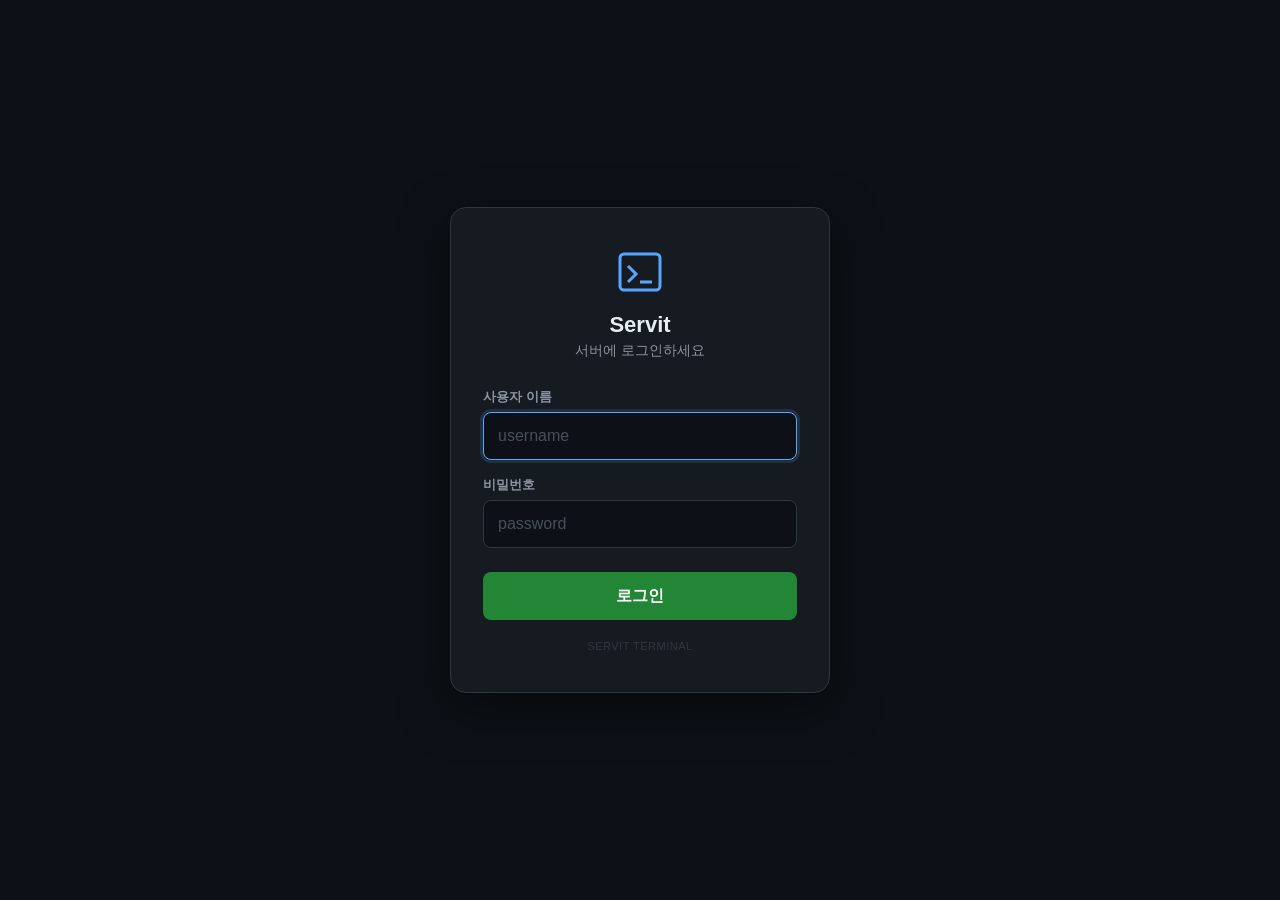
==== static/login.html @ ceb420de "Servit — Mobile Server Dashboard Features: terminal, file editor, monitoring, Docker, logs, notes Si" ====
<!DOCTYPE html>
<html lang="ko">
<head>
<meta charset="utf-8">
<meta name="viewport" content="width=device-width, initial-scale=1.0, maximum-scale=1.0, user-scalable=no, viewport-fit=cover">
<title>Servit - Sign In</title>
<meta name="theme-color" content="#0d1117">
<link rel="icon" type="image/svg+xml" href="icon.svg">
<style>
*, *::before, *::after { margin: 0; padding: 0; box-sizing: border-box; }
html { height: 100%; }
body {
  background: #0d1117;
  color: #e6edf3;
  font-family: -apple-system, BlinkMacSystemFont, 'Segoe UI', 'Noto Sans KR', Helvetica, Arial, sans-serif;
  display: flex;
  justify-content: center;
  align-items: center;
  min-height: 100vh;
  min-height: 100dvh;
  padding: 24px;
  padding-top: max(24px, env(safe-area-inset-top));
  padding-bottom: max(24px, env(safe-area-inset-bottom));
  -webkit-font-smoothing: antialiased;
}

.login-card {
  background: #161b22;
  border: 1px solid #30363d;
  border-radius: 16px;
  padding: 40px 32px;
  width: 100%;
  max-width: 380px;
  box-shadow: 0 16px 48px rgba(0, 0, 0, 0.5);
}

.login-icon {
  display: flex;
  justify-content: center;
  margin-bottom: 16px;
}
.login-icon svg {
  width: 48px;
  height: 48px;
  color: #58a6ff;
}

h1 {
  font-size: 22px;
  text-align: center;
  margin-bottom: 4px;
  color: #e6edf3;
  font-weight: 700;
}

.subtitle {
  font-size: 14px;
  text-align: center;
  color: #8b949e;
  margin-bottom: 28px;
}

.field {
  margin-bottom: 16px;
}

label {
  display: block;
  font-size: 13px;
  color: #8b949e;
  margin-bottom: 6px;
  font-weight: 600;
}

input {
  width: 100%;
  padding: 12px 14px;
  border: 1px solid #30363d;
  border-radius: 8px;
  background: #0d1117;
  color: #e6edf3;
  font-size: 16px;
  outline: none;
  transition: border-color 0.2s, box-shadow 0.2s;
  -webkit-appearance: none;
  min-height: 48px;
}
input:focus {
  border-color: #58a6ff;
  box-shadow: 0 0 0 3px rgba(88, 166, 255, 0.15);
}
input::placeholder { color: #484f58; }

button[type="submit"] {
  width: 100%;
  padding: 12px;
  border: none;
  border-radius: 8px;
  background: #238636;
  color: #fff;
  font-size: 16px;
  font-weight: 600;
  cursor: pointer;
  transition: background 0.2s;
  margin-top: 8px;
  -webkit-tap-highlight-color: transparent;
  min-height: 48px;
}
button[type="submit"]:hover { background: #2ea043; }
button[type="submit"]:active { background: #196c2e; }
button[type="submit"]:disabled {
  background: #21262d;
  color: #484f58;
  cursor: not-allowed;
}

.error {
  color: #f85149;
  font-size: 13px;
  text-align: center;
  margin-top: 16px;
  display: none;
  background: rgba(248, 81, 73, 0.1);
  border: 1px solid rgba(248, 81, 73, 0.2);
  border-radius: 8px;
  padding: 10px 14px;
  line-height: 1.4;
}

.footer {
  color: #30363d;
  font-size: 11px;
  text-align: center;
  margin-top: 20px;
  letter-spacing: 0.5px;
}
</style>
</head>
<body>
<div class="login-card">
  <div class="login-icon">
    <svg viewBox="0 0 24 24" fill="none" stroke="currentColor" stroke-width="1.5">
      <rect x="2" y="3" width="20" height="18" rx="2"/>
      <polyline points="6 9 10 13 6 17"/>
      <line x1="12" y1="17" x2="18" y2="17"/>
    </svg>
  </div>
  <h1>Servit</h1>
  <div class="subtitle">서버에 로그인하세요</div>
  <form id="form">
    <div class="field">
      <label for="username">사용자 이름</label>
      <input type="text" id="username" placeholder="username" autofocus autocomplete="username">
    </div>
    <div class="field">
      <label for="pw">비밀번호</label>
      <input type="password" id="pw" placeholder="password" autocomplete="current-password">
    </div>
    <button type="submit" id="submit-btn">로그인</button>
  </form>
  <div class="error" id="err"></div>
  <div class="footer">SERVIT TERMINAL</div>
</div>
<script>
(function() {
  const form = document.getElementById('form');
  const errEl = document.getElementById('err');
  const submitBtn = document.getElementById('submit-btn');

  form.onsubmit = async (e) => {
    e.preventDefault();
    errEl.style.display = 'none';

    const username = document.getElementById('username').value.trim();
    const pw = document.getElementById('pw').value;

    if (!username) {
      errEl.textContent = '사용자 이름을 입력하세요';
      errEl.style.display = 'block';
      return;
    }
    if (!pw) {
      errEl.textContent = '비밀번호를 입력하세요';
      errEl.style.display = 'block';
      return;
    }

    submitBtn.disabled = true;
    submitBtn.textContent = '로그인 중...';

    try {
      const res = await fetch('/api/login', {
        method: 'GET',
        headers: {
          'Authorization': 'Basic ' + btoa(username + ':' + pw)
        }
      });
      const data = await res.json();

      if (data.ok) {
        window.location.href = '/';
      } else {
        errEl.textContent = data.error || '사용자 이름 또는 비밀번호가 올바르지 않습니다';
        errEl.style.display = 'block';
        submitBtn.disabled = false;
        submitBtn.textContent = '로그인';
      }
    } catch (err) {
      errEl.textContent = '연결 실패 -- 서버 상태를 확인하세요';
      errEl.style.display = 'block';
      submitBtn.disabled = false;
      submitBtn.textContent = '로그인';
    }
  };
})();
</script>
</body>
</html>
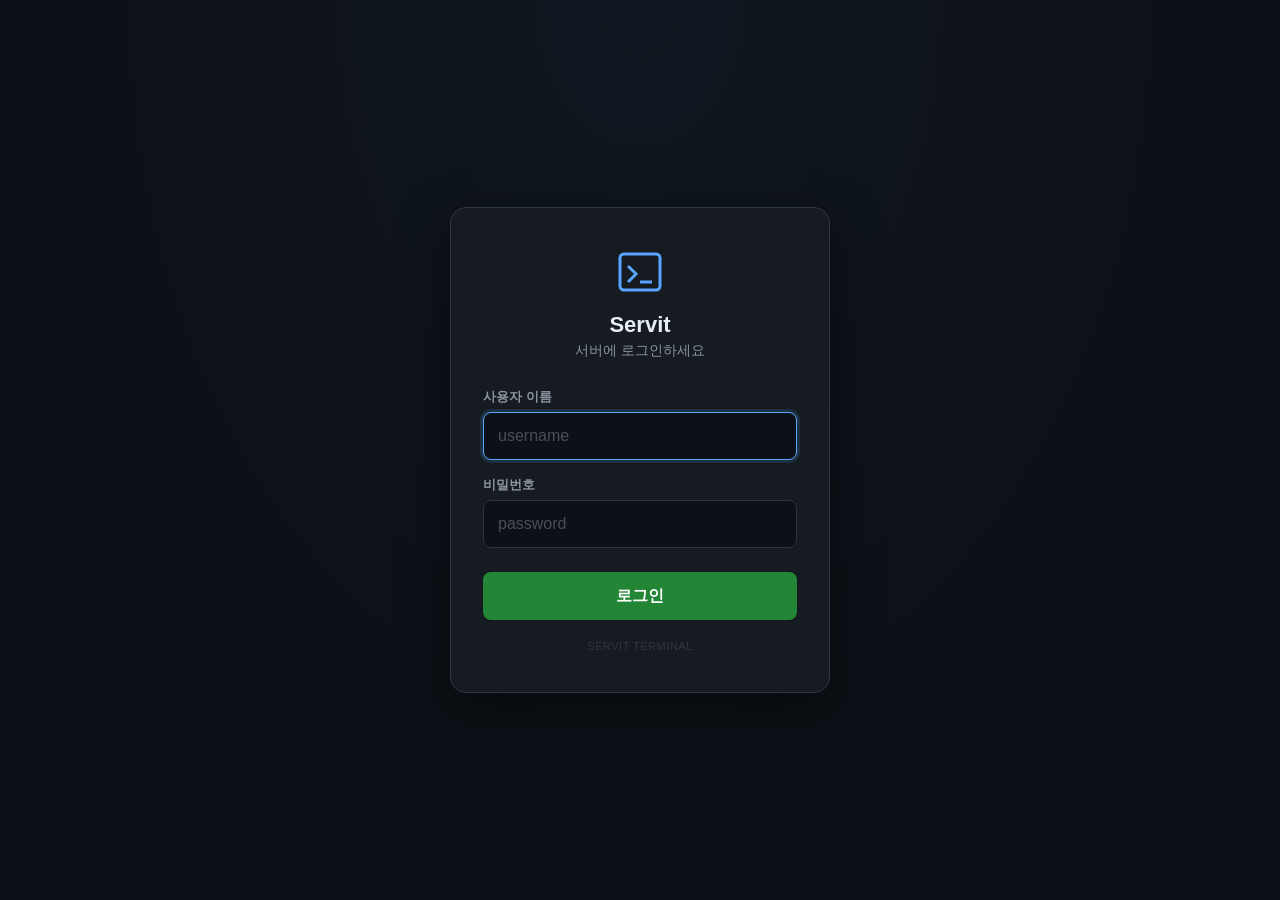
==== commit 22d8950b: "polish: production-quality mobile UX improvements Login: shake animation on error, spinner during au" ====
--- a/static/login.html
+++ b/static/login.html
@@ -11,6 +11,7 @@
 html { height: 100%; }
 body {
   background: #0d1117;
+  background-image: radial-gradient(ellipse at 50% 0%, rgba(88, 166, 255, 0.04) 0%, transparent 60%);
   color: #e6edf3;
   font-family: -apple-system, BlinkMacSystemFont, 'Segoe UI', 'Noto Sans KR', Helvetica, Arial, sans-serif;
   display: flex;
@@ -22,6 +23,7 @@
   padding-top: max(24px, env(safe-area-inset-top));
   padding-bottom: max(24px, env(safe-area-inset-bottom));
   -webkit-font-smoothing: antialiased;
+  -webkit-tap-highlight-color: transparent;
 }
 
 .login-card {
@@ -125,6 +127,31 @@
   border-radius: 8px;
   padding: 10px 14px;
   line-height: 1.4;
+}
+.error.shake {
+  animation: shake 0.4s ease-in-out;
+}
+@keyframes shake {
+  0%, 100% { transform: translateX(0); }
+  20% { transform: translateX(-8px); }
+  40% { transform: translateX(8px); }
+  60% { transform: translateX(-4px); }
+  80% { transform: translateX(4px); }
+}
+
+button[type="submit"] .spinner {
+  display: inline-block;
+  width: 16px;
+  height: 16px;
+  border: 2px solid rgba(255,255,255,0.3);
+  border-top-color: #fff;
+  border-radius: 50%;
+  animation: spin 0.6s linear infinite;
+  margin-right: 8px;
+  vertical-align: middle;
+}
+@keyframes spin {
+  to { transform: rotate(360deg); }
 }
 
 .footer {
@@ -167,6 +194,14 @@
   const errEl = document.getElementById('err');
   const submitBtn = document.getElementById('submit-btn');
 
+  function showError(msg) {
+    errEl.textContent = msg;
+    errEl.style.display = 'block';
+    errEl.classList.remove('shake');
+    void errEl.offsetWidth; // reflow to restart animation
+    errEl.classList.add('shake');
+  }
+
   form.onsubmit = async (e) => {
     e.preventDefault();
     errEl.style.display = 'none';
@@ -175,18 +210,18 @@
     const pw = document.getElementById('pw').value;
 
     if (!username) {
-      errEl.textContent = '사용자 이름을 입력하세요';
-      errEl.style.display = 'block';
+      showError('사용자 이름을 입력하세요');
+      document.getElementById('username').focus();
       return;
     }
     if (!pw) {
-      errEl.textContent = '비밀번호를 입력하세요';
-      errEl.style.display = 'block';
+      showError('비밀번호를 입력하세요');
+      document.getElementById('pw').focus();
       return;
     }
 
     submitBtn.disabled = true;
-    submitBtn.textContent = '로그인 중...';
+    submitBtn.innerHTML = '<span class="spinner"></span>로그인 중...';
 
     try {
       const res = await fetch('/api/login', {
@@ -198,18 +233,18 @@
       const data = await res.json();
 
       if (data.ok) {
+        submitBtn.innerHTML = '로그인 성공';
+        submitBtn.style.background = '#238636';
         window.location.href = '/';
       } else {
-        errEl.textContent = data.error || '사용자 이름 또는 비밀번호가 올바르지 않습니다';
-        errEl.style.display = 'block';
+        showError(data.error || '사용자 이름 또는 비밀번호가 올바르지 않습니다');
         submitBtn.disabled = false;
-        submitBtn.textContent = '로그인';
+        submitBtn.innerHTML = '로그인';
       }
     } catch (err) {
-      errEl.textContent = '연결 실패 -- 서버 상태를 확인하세요';
-      errEl.style.display = 'block';
+      showError('연결 실패 -- 서버 상태를 확인하세요');
       submitBtn.disabled = false;
-      submitBtn.textContent = '로그인';
+      submitBtn.innerHTML = '로그인';
     }
   };
 })();
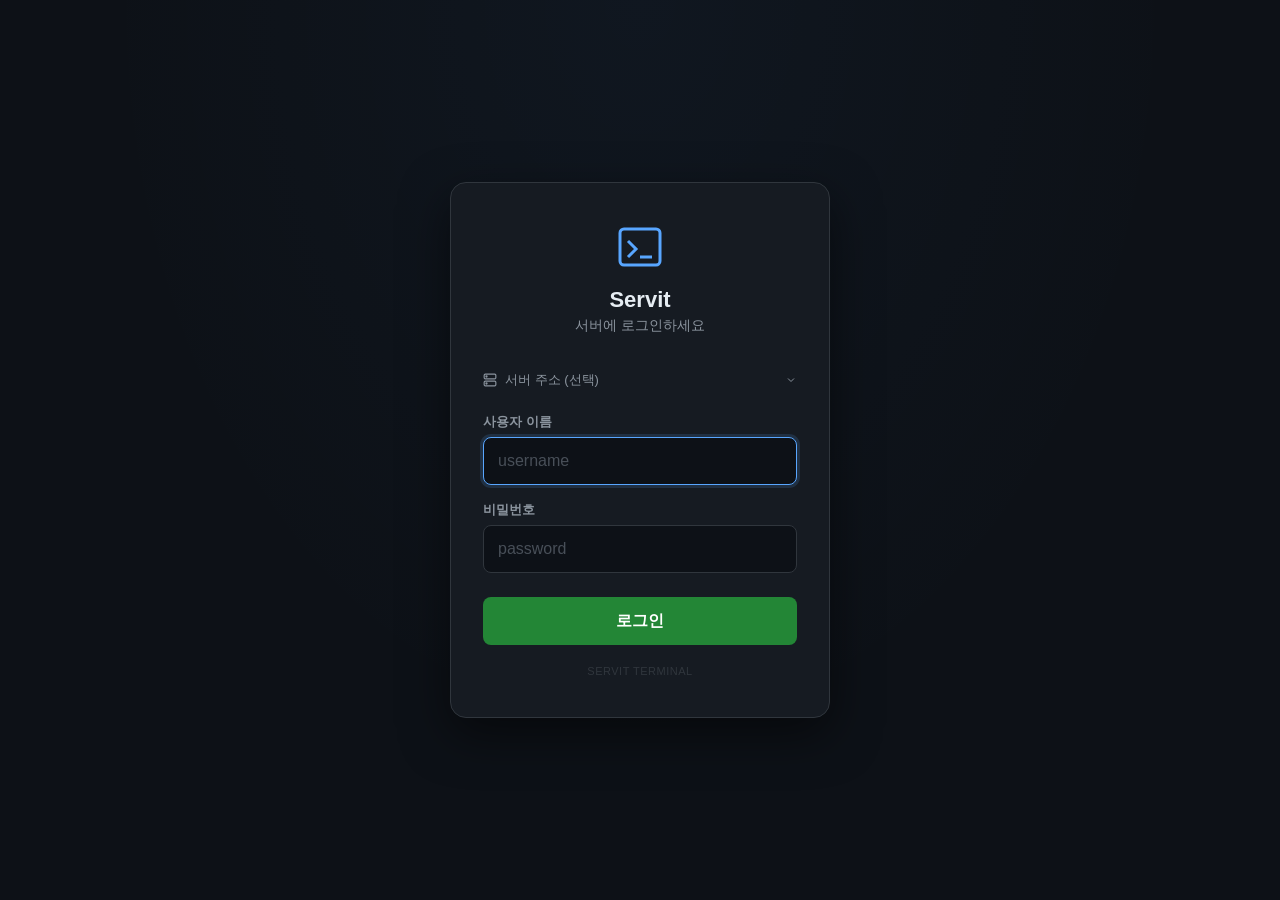
==== commit 056415ab: "feat: redesign quickbar for Claude Code + tmux workflow, add server address to login Main row: Y/N/E" ====
--- a/static/login.html
+++ b/static/login.html
@@ -154,6 +154,111 @@
   to { transform: rotate(360deg); }
 }
 
+.server-toggle {
+  display: flex;
+  align-items: center;
+  gap: 8px;
+  color: #8b949e;
+  font-size: 13px;
+  cursor: pointer;
+  padding: 8px 0;
+  -webkit-tap-highlight-color: transparent;
+  user-select: none;
+  transition: color 0.2s;
+}
+.server-toggle:hover { color: #e6edf3; }
+.server-toggle .chevron {
+  margin-left: auto;
+  transition: transform 0.2s;
+}
+.server-toggle.open .chevron { transform: rotate(180deg); }
+.server-toggle.open { color: #58a6ff; }
+
+.server-field-hidden {
+  max-height: 0;
+  overflow: hidden;
+  transition: max-height 0.25s ease, opacity 0.2s ease;
+  opacity: 0;
+}
+.server-field-visible {
+  max-height: 100px;
+  opacity: 1;
+}
+
+.server-hint {
+  font-size: 11px;
+  color: #484f58;
+  margin-top: 4px;
+  padding-left: 2px;
+}
+
+.recent-servers {
+  margin-bottom: 16px;
+  border: 1px solid #21262d;
+  border-radius: 8px;
+  overflow: hidden;
+}
+.recent-label {
+  font-size: 11px;
+  font-weight: 600;
+  color: #8b949e;
+  padding: 8px 12px 4px;
+  text-transform: uppercase;
+  letter-spacing: 0.5px;
+}
+.recent-item {
+  display: flex;
+  align-items: center;
+  padding: 10px 12px;
+  gap: 10px;
+  border-top: 1px solid #21262d;
+  cursor: pointer;
+  transition: background 0.15s;
+  -webkit-tap-highlight-color: transparent;
+}
+.recent-item:hover { background: #161b22; }
+.recent-item:active { background: #21262d; }
+.recent-dot {
+  width: 6px;
+  height: 6px;
+  border-radius: 50%;
+  background: #3fb950;
+  flex-shrink: 0;
+}
+.recent-addr {
+  flex: 1;
+  font-size: 13px;
+  color: #e6edf3;
+  font-family: 'SF Mono', 'Menlo', 'Consolas', monospace;
+  overflow: hidden;
+  text-overflow: ellipsis;
+  white-space: nowrap;
+}
+.recent-select {
+  font-size: 12px;
+  color: #58a6ff;
+  background: none;
+  border: 1px solid rgba(88, 166, 255, 0.3);
+  border-radius: 6px;
+  padding: 4px 10px;
+  cursor: pointer;
+  font-weight: 500;
+  transition: background 0.15s;
+  flex-shrink: 0;
+}
+.recent-select:hover { background: rgba(88, 166, 255, 0.1); }
+.recent-remove {
+  background: none;
+  border: none;
+  color: #484f58;
+  cursor: pointer;
+  padding: 4px;
+  font-size: 14px;
+  line-height: 1;
+  transition: color 0.15s;
+}
+.recent-remove:hover { color: #f85149; }
+
 .footer {
   color: #30363d;
   font-size: 11px;
@@ -175,6 +280,21 @@
   <h1>Servit</h1>
   <div class="subtitle">서버에 로그인하세요</div>
   <form id="form">
+    <div class="field">
+      <div class="server-toggle" id="server-toggle" onclick="toggleServerField()">
+        <svg width="14" height="14" viewBox="0 0 24 24" fill="none" stroke="currentColor" stroke-width="2"><rect x="2" y="2" width="20" height="8" rx="2"/><rect x="2" y="14" width="20" height="8" rx="2"/><circle cx="6" cy="6" r="1"/><circle cx="6" cy="18" r="1"/></svg>
+        <span>서버 주소 (선택)</span>
+        <svg class="chevron" width="12" height="12" viewBox="0 0 24 24" fill="none" stroke="currentColor" stroke-width="2"><polyline points="6 9 12 15 18 9"/></svg>
+      </div>
+      <div id="server-field" class="server-field-hidden">
+        <input type="text" id="server-addr" placeholder="192.168.0.100:8765" autocomplete="off" autocapitalize="off">
+        <div class="server-hint">비워두면 현재 서버에 접속합니다</div>
+      </div>
+    </div>
+    <div id="recent-servers" class="recent-servers" style="display:none">
+      <div class="recent-label">최근 서버</div>
+      <div id="recent-list"></div>
+    </div>
     <div class="field">
       <label for="username">사용자 이름</label>
       <input type="text" id="username" placeholder="username" autofocus autocomplete="username">
@@ -193,21 +313,94 @@
   const form = document.getElementById('form');
   const errEl = document.getElementById('err');
   const submitBtn = document.getElementById('submit-btn');
+  const serverAddr = document.getElementById('server-addr');
+  const STORAGE_KEY = 'servit_recent_servers';
+  const MAX_RECENT = 5;
 
   function showError(msg) {
     errEl.textContent = msg;
     errEl.style.display = 'block';
     errEl.classList.remove('shake');
-    void errEl.offsetWidth; // reflow to restart animation
+    void errEl.offsetWidth;
     errEl.classList.add('shake');
   }
 
+  // --- Recent servers ---
+  function getRecent() {
+    try { return JSON.parse(localStorage.getItem(STORAGE_KEY)) || []; }
+    catch { return []; }
+  }
+  function saveRecent(list) {
+    localStorage.setItem(STORAGE_KEY, JSON.stringify(list.slice(0, MAX_RECENT)));
+  }
+  function addRecent(addr) {
+    if (!addr) return;
+    let list = getRecent().filter(s => s !== addr);
+    list.unshift(addr);
+    saveRecent(list);
+    renderRecent();
+  }
+  function removeRecent(addr) {
+    saveRecent(getRecent().filter(s => s !== addr));
+    renderRecent();
+  }
+  function renderRecent() {
+    const list = getRecent();
+    const container = document.getElementById('recent-servers');
+    const listEl = document.getElementById('recent-list');
+    if (!list.length) { container.style.display = 'none'; return; }
+    container.style.display = 'block';
+    listEl.innerHTML = list.map(addr =>
+      '<div class="recent-item">' +
+        '<span class="recent-dot"></span>' +
+        '<span class="recent-addr">' + addr.replace(/</g, '&lt;') + '</span>' +
+        '<button type="button" class="recent-select" data-addr="' + addr.replace(/"/g, '&quot;') + '">선택</button>' +
+        '<button type="button" class="recent-remove" data-addr="' + addr.replace(/"/g, '&quot;') + '">&times;</button>' +
+      '</div>'
+    ).join('');
+    listEl.querySelectorAll('.recent-select').forEach(btn => {
+      btn.addEventListener('click', function(e) {
+        e.stopPropagation();
+        serverAddr.value = this.dataset.addr;
+        // open the server field if not already
+        var sf = document.getElementById('server-field');
+        var st = document.getElementById('server-toggle');
+        sf.classList.add('server-field-visible');
+        sf.classList.remove('server-field-hidden');
+        st.classList.add('open');
+      });
+    });
+    listEl.querySelectorAll('.recent-remove').forEach(btn => {
+      btn.addEventListener('click', function(e) {
+        e.stopPropagation();
+        removeRecent(this.dataset.addr);
+      });
+    });
+  }
+
+  // --- Server field toggle ---
+  window.toggleServerField = function() {
+    var sf = document.getElementById('server-field');
+    var st = document.getElementById('server-toggle');
+    if (sf.classList.contains('server-field-visible')) {
+      sf.classList.remove('server-field-visible');
+      sf.classList.add('server-field-hidden');
+      st.classList.remove('open');
+    } else {
+      sf.classList.add('server-field-visible');
+      sf.classList.remove('server-field-hidden');
+      st.classList.add('open');
+    }
+  };
+
+  // --- Login ---
   form.onsubmit = async (e) => {
     e.preventDefault();
     errEl.style.display = 'none';
 
     const username = document.getElementById('username').value.trim();
     const pw = document.getElementById('pw').value;
+    const remoteAddr = serverAddr.value.trim();
 
     if (!username) {
       showError('사용자 이름을 입력하세요');
@@ -223,8 +416,22 @@
     submitBtn.disabled = true;
     submitBtn.innerHTML = '<span class="spinner"></span>로그인 중...';
 
+    // Determine target URL
+    let baseUrl = '';
+    if (remoteAddr) {
+      // Normalize: add protocol if missing
+      let addr = remoteAddr;
+      if (!/^https?:\/\//.test(addr)) {
+        addr = window.location.protocol + '//' + addr;
+      }
+      // Remove trailing slash
+      addr = addr.replace(/\/+$/, '');
+      baseUrl = addr;
+    }
+
     try {
-      const res = await fetch('/api/login', {
+      const loginUrl = baseUrl + '/api/login';
+      const res = await fetch(loginUrl, {
         method: 'GET',
         headers: {
           'Authorization': 'Basic ' + btoa(username + ':' + pw)
@@ -233,20 +440,32 @@
       const data = await res.json();
 
       if (data.ok) {
+        // Save to recent servers if remote
+        if (remoteAddr) {
+          addRecent(remoteAddr);
+        }
         submitBtn.innerHTML = '로그인 성공';
         submitBtn.style.background = '#238636';
-        window.location.href = '/';
+        if (remoteAddr) {
+          // Redirect to the remote server's main page
+          window.location.href = baseUrl + '/';
+        } else {
+          window.location.href = '/';
+        }
       } else {
         showError(data.error || '사용자 이름 또는 비밀번호가 올바르지 않습니다');
         submitBtn.disabled = false;
         submitBtn.innerHTML = '로그인';
       }
     } catch (err) {
-      showError('연결 실패 -- 서버 상태를 확인하세요');
+      showError('연결 실패 -- 서버 주소와 상태를 확인하세요');
       submitBtn.disabled = false;
       submitBtn.innerHTML = '로그인';
     }
   };
+
+  // Init
+  renderRecent();
 })();
 </script>
 </body>
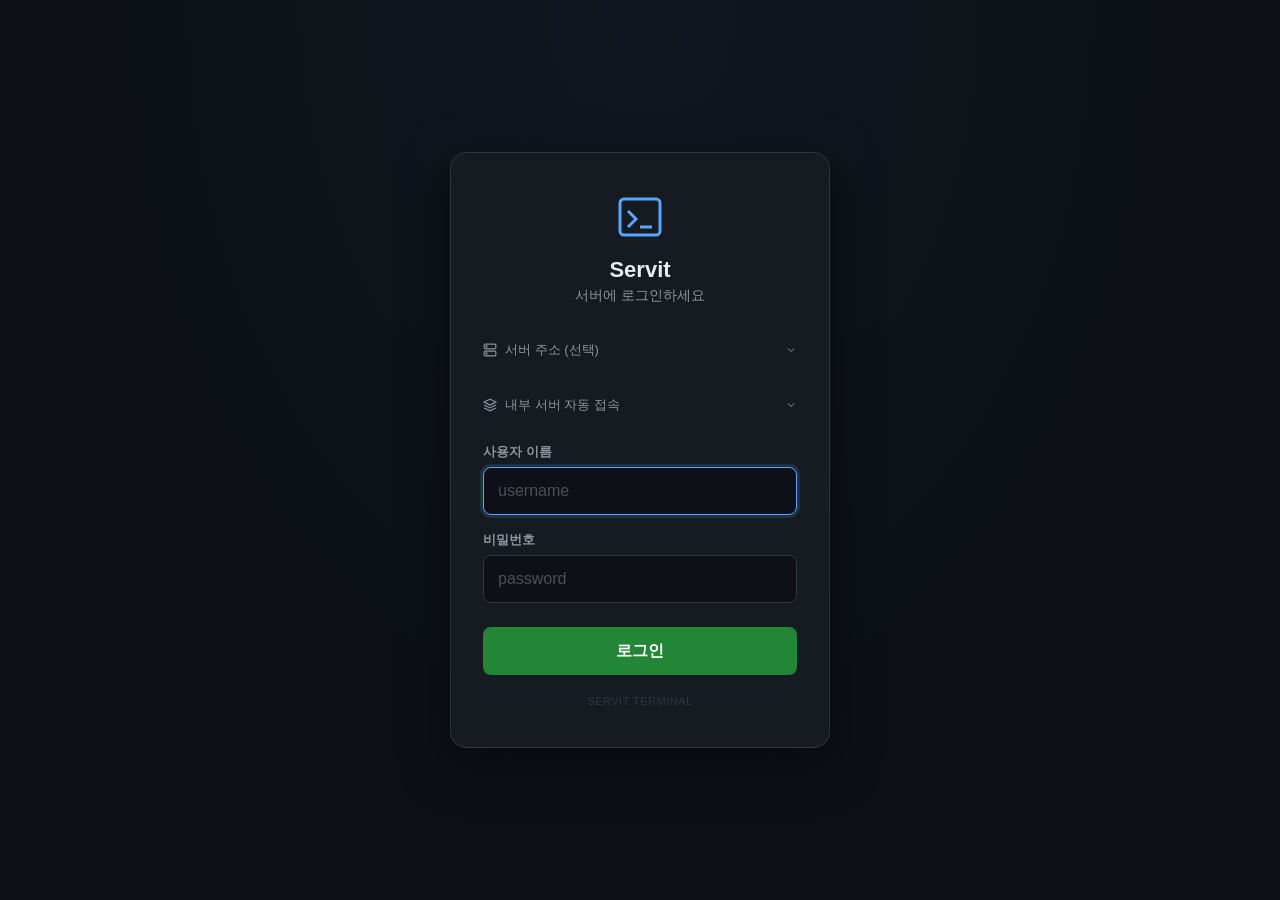
==== commit db2aa4d7: "feat: add auto SSH connection after login Add collapsible SSH target section to login page with host" ====
--- a/static/login.html
+++ b/static/login.html
@@ -184,6 +184,115 @@
   max-height: 100px;
   opacity: 1;
 }
+
+.ssh-toggle {
+  display: flex;
+  align-items: center;
+  gap: 8px;
+  color: #8b949e;
+  font-size: 13px;
+  cursor: pointer;
+  padding: 8px 0;
+  -webkit-tap-highlight-color: transparent;
+  user-select: none;
+  transition: color 0.2s;
+  min-height: 44px;
+}
+.ssh-toggle:hover { color: #e6edf3; }
+.ssh-toggle .chevron {
+  margin-left: auto;
+  transition: transform 0.2s;
+}
+.ssh-toggle.open .chevron { transform: rotate(180deg); }
+.ssh-toggle.open { color: #58a6ff; }
+
+.ssh-section-hidden {
+  max-height: 0;
+  overflow: hidden;
+  transition: max-height 0.3s ease, opacity 0.2s ease;
+  opacity: 0;
+}
+.ssh-section-visible {
+  max-height: 400px;
+  opacity: 1;
+}
+
+.ssh-fields {
+  padding: 12px 0 4px;
+}
+.ssh-fields .field { margin-bottom: 12px; }
+.ssh-fields label { font-size: 12px; }
+.ssh-fields input { min-height: 44px; font-size: 15px; }
+
+.ssh-row {
+  display: flex;
+  gap: 10px;
+}
+.ssh-row .field { flex: 1; }
+.ssh-row .field.port-field { flex: 0 0 80px; }
+
+.recent-ssh {
+  margin-bottom: 16px;
+  border: 1px solid #21262d;
+  border-radius: 8px;
+  overflow: hidden;
+}
+.recent-ssh-label {
+  font-size: 11px;
+  font-weight: 600;
+  color: #8b949e;
+  padding: 8px 12px 4px;
+  text-transform: uppercase;
+  letter-spacing: 0.5px;
+}
+.recent-ssh-item {
+  display: flex;
+  align-items: center;
+  padding: 10px 12px;
+  gap: 10px;
+  border-top: 1px solid #21262d;
+  cursor: pointer;
+  transition: background 0.15s;
+  -webkit-tap-highlight-color: transparent;
+  min-height: 44px;
+}
+.recent-ssh-item:hover { background: #161b22; }
+.recent-ssh-item:active { background: #21262d; }
+.recent-ssh-via {
+  font-size: 11px;
+  color: #8b949e;
+  margin-left: 4px;
+}
+.recent-ssh-select {
+  font-size: 12px;
+  color: #58a6ff;
+  background: none;
+  border: 1px solid rgba(88, 166, 255, 0.3);
+  border-radius: 6px;
+  padding: 4px 10px;
+  cursor: pointer;
+  font-weight: 500;
+  transition: background 0.15s;
+  flex-shrink: 0;
+  min-height: 44px;
+  display: flex;
+  align-items: center;
+}
+.recent-ssh-select:hover { background: rgba(88, 166, 255, 0.1); }
+.recent-ssh-remove {
+  background: none;
+  border: none;
+  color: #484f58;
+  cursor: pointer;
+  padding: 4px;
+  font-size: 14px;
+  line-height: 1;
+  transition: color 0.15s;
+  min-height: 44px;
+  display: flex;
+  align-items: center;
+}
+.recent-ssh-remove:hover { color: #f85149; }
 
 .server-hint {
   font-size: 11px;
@@ -296,6 +405,35 @@
       <div id="recent-list"></div>
     </div>
     <div class="field">
+      <div class="ssh-toggle" id="ssh-toggle" onclick="toggleSshSection()">
+        <svg width="14" height="14" viewBox="0 0 24 24" fill="none" stroke="currentColor" stroke-width="2"><path d="M12 2L2 7l10 5 10-5-10-5z"/><path d="M2 17l10 5 10-5"/><path d="M2 12l10 5 10-5"/></svg>
+        <span>내부 서버 자동 접속</span>
+        <svg class="chevron" width="12" height="12" viewBox="0 0 24 24" fill="none" stroke="currentColor" stroke-width="2"><polyline points="6 9 12 15 18 9"/></svg>
+      </div>
+      <div id="ssh-section" class="ssh-section-hidden">
+        <div class="ssh-fields">
+          <div class="ssh-row">
+            <div class="field">
+              <label for="ssh-host">내부 서버</label>
+              <input type="text" id="ssh-host" placeholder="user@192.168.1.100" autocomplete="off" autocapitalize="off">
+            </div>
+            <div class="field port-field">
+              <label for="ssh-port">포트</label>
+              <input type="text" id="ssh-port" placeholder="22" value="22" autocomplete="off" inputmode="numeric">
+            </div>
+          </div>
+          <div class="field">
+            <label for="ssh-jump">점프 호스트 (선택)</label>
+            <input type="text" id="ssh-jump" placeholder="jump.company.com" autocomplete="off" autocapitalize="off">
+          </div>
+        </div>
+      </div>
+    </div>
+    <div id="recent-ssh" class="recent-ssh" style="display:none">
+      <div class="recent-ssh-label">최근 접속</div>
+      <div id="recent-ssh-list"></div>
+    </div>
+    <div class="field">
       <label for="username">사용자 이름</label>
       <input type="text" id="username" placeholder="username" autofocus autocomplete="username">
     </div>
@@ -315,6 +453,7 @@
   const submitBtn = document.getElementById('submit-btn');
   const serverAddr = document.getElementById('server-addr');
   const STORAGE_KEY = 'servit_recent_servers';
+  const SSH_STORAGE_KEY = 'servit_recent_ssh';
   const MAX_RECENT = 5;
 
   function showError(msg) {
@@ -393,6 +532,86 @@
     }
   };
 
+  // --- SSH section toggle ---
+  window.toggleSshSection = function() {
+    var ss = document.getElementById('ssh-section');
+    var st = document.getElementById('ssh-toggle');
+    if (ss.classList.contains('ssh-section-visible')) {
+      ss.classList.remove('ssh-section-visible');
+      ss.classList.add('ssh-section-hidden');
+      st.classList.remove('open');
+    } else {
+      ss.classList.add('ssh-section-visible');
+      ss.classList.remove('ssh-section-hidden');
+      st.classList.add('open');
+    }
+  };
+
+  // --- Recent SSH connections ---
+  function getRecentSsh() {
+    try { return JSON.parse(localStorage.getItem(SSH_STORAGE_KEY)) || []; }
+    catch { return []; }
+  }
+  function saveRecentSsh(list) {
+    localStorage.setItem(SSH_STORAGE_KEY, JSON.stringify(list.slice(0, MAX_RECENT)));
+  }
+  function addRecentSsh(entry) {
+    if (!entry || !entry.host) return;
+    var key = entry.host + ':' + (entry.port || 22) + (entry.jumpHost ? ':' + entry.jumpHost : '');
+    var list = getRecentSsh().filter(function(s) {
+      var k = s.host + ':' + (s.port || 22) + (s.jumpHost ? ':' + s.jumpHost : '');
+      return k !== key;
+    });
+    list.unshift(entry);
+    saveRecentSsh(list);
+    renderRecentSsh();
+  }
+  function removeRecentSsh(index) {
+    var list = getRecentSsh();
+    list.splice(index, 1);
+    saveRecentSsh(list);
+    renderRecentSsh();
+  }
+  function renderRecentSsh() {
+    var list = getRecentSsh();
+    var container = document.getElementById('recent-ssh');
+    var listEl = document.getElementById('recent-ssh-list');
+    if (!list.length) { container.style.display = 'none'; return; }
+    container.style.display = 'block';
+    listEl.innerHTML = list.map(function(entry, idx) {
+      var display = entry.host.replace(/</g, '&lt;') + ':' + (entry.port || 22);
+      var via = entry.jumpHost ? '<span class="recent-ssh-via">(via ' + entry.jumpHost.replace(/</g, '&lt;') + ')</span>' : '';
+      return '<div class="recent-ssh-item">' +
+        '<span class="recent-dot"></span>' +
+        '<span class="recent-addr" style="flex:1">' + display + via + '</span>' +
+        '<button type="button" class="recent-ssh-select" data-idx="' + idx + '">선택</button>' +
+        '<button type="button" class="recent-ssh-remove" data-idx="' + idx + '">&times;</button>' +
+      '</div>';
+    }).join('');
+    listEl.querySelectorAll('.recent-ssh-select').forEach(function(btn) {
+      btn.addEventListener('click', function(e) {
+        e.stopPropagation();
+        var entry = list[parseInt(this.dataset.idx)];
+        if (!entry) return;
+        document.getElementById('ssh-host').value = entry.host;
+        document.getElementById('ssh-port').value = entry.port || '22';
+        document.getElementById('ssh-jump').value = entry.jumpHost || '';
+        // open SSH section
+        var ss = document.getElementById('ssh-section');
+        var st = document.getElementById('ssh-toggle');
+        ss.classList.add('ssh-section-visible');
+        ss.classList.remove('ssh-section-hidden');
+        st.classList.add('open');
+      });
+    });
+    listEl.querySelectorAll('.recent-ssh-remove').forEach(function(btn) {
+      btn.addEventListener('click', function(e) {
+        e.stopPropagation();
+        removeRecentSsh(parseInt(this.dataset.idx));
+      });
+    });
+  }
+
   // --- Login ---
   form.onsubmit = async (e) => {
     e.preventDefault();
@@ -416,22 +635,22 @@
     submitBtn.disabled = true;
     submitBtn.innerHTML = '<span class="spinner"></span>로그인 중...';
 
-    // Determine target URL
-    let baseUrl = '';
+    // Remote server: redirect to that server's login page
     if (remoteAddr) {
-      // Normalize: add protocol if missing
       let addr = remoteAddr;
       if (!/^https?:\/\//.test(addr)) {
         addr = window.location.protocol + '//' + addr;
       }
-      // Remove trailing slash
       addr = addr.replace(/\/+$/, '');
-      baseUrl = addr;
+      addRecent(remoteAddr);
+      submitBtn.innerHTML = '이동 중...';
+      window.location.href = addr + '/login';
+      return;
     }
 
+    // Current server: authenticate via API
     try {
-      const loginUrl = baseUrl + '/api/login';
-      const res = await fetch(loginUrl, {
+      const res = await fetch('/api/login', {
         method: 'GET',
         headers: {
           'Authorization': 'Basic ' + btoa(username + ':' + pw)
@@ -440,25 +659,29 @@
       const data = await res.json();
 
       if (data.ok) {
-        // Save to recent servers if remote
-        if (remoteAddr) {
-          addRecent(remoteAddr);
+        // Save SSH auto-connect info if provided
+        var sshHost = document.getElementById('ssh-host').value.trim();
+        if (sshHost) {
+          var sshPort = document.getElementById('ssh-port').value.trim() || '22';
+          var sshJump = document.getElementById('ssh-jump').value.trim();
+          var sshEntry = { host: sshHost, port: parseInt(sshPort) || 22, jumpHost: sshJump || '' };
+          // Infer username: if host contains @, use as-is; otherwise prepend login username
+          if (sshHost.indexOf('@') === -1) {
+            sshEntry.host = username + '@' + sshHost;
+          }
+          sessionStorage.setItem('servit_auto_ssh', JSON.stringify(sshEntry));
+          addRecentSsh(sshEntry);
         }
         submitBtn.innerHTML = '로그인 성공';
         submitBtn.style.background = '#238636';
-        if (remoteAddr) {
-          // Redirect to the remote server's main page
-          window.location.href = baseUrl + '/';
-        } else {
-          window.location.href = '/';
-        }
+        window.location.href = '/';
       } else {
         showError(data.error || '사용자 이름 또는 비밀번호가 올바르지 않습니다');
         submitBtn.disabled = false;
         submitBtn.innerHTML = '로그인';
       }
     } catch (err) {
-      showError('연결 실패 -- 서버 주소와 상태를 확인하세요');
+      showError('연결 실패 -- 서버 상태를 확인하세요');
       submitBtn.disabled = false;
       submitBtn.innerHTML = '로그인';
     }
@@ -466,6 +689,7 @@
 
   // Init
   renderRecent();
+  renderRecentSsh();
 })();
 </script>
 </body>
